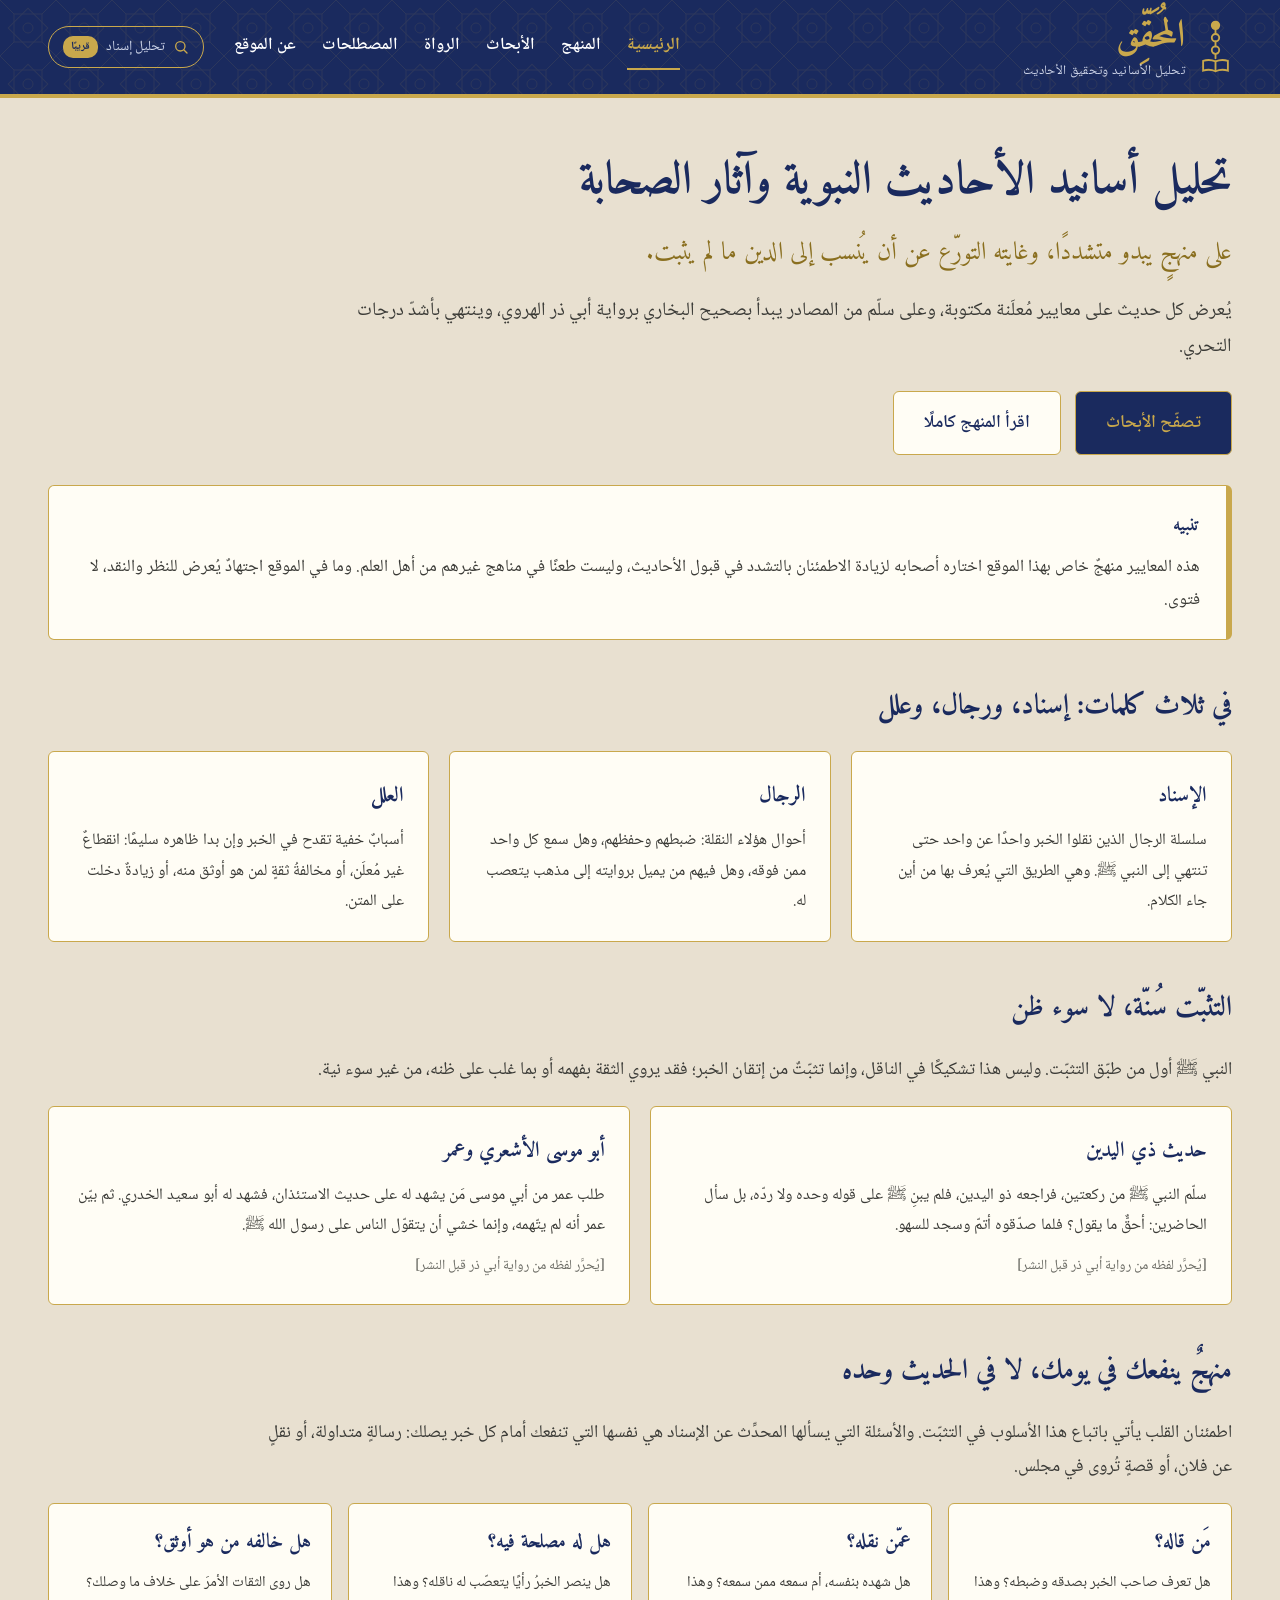
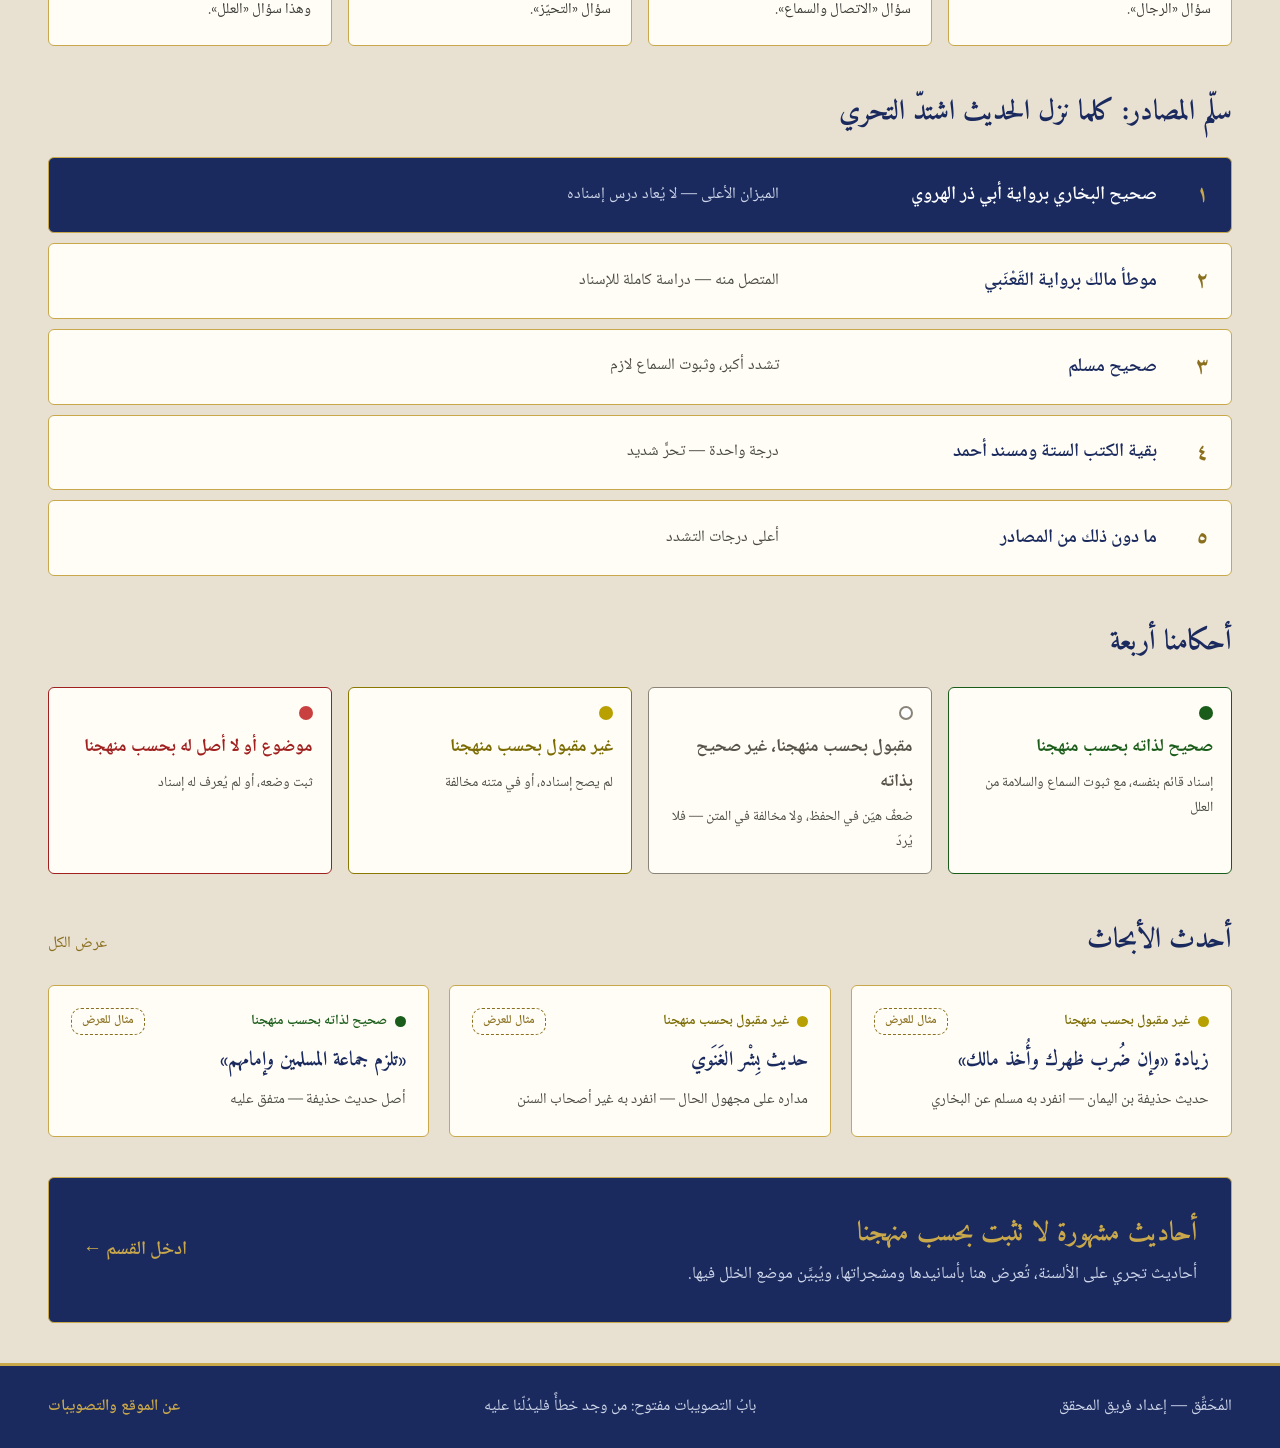
==== index.html @ 420b685d "Initial site: home, manhaj, abhath, ruwat, mustalahat, about Co-Authored-By: Claude Sonnet 5.5 <nore" ====
<!doctype html>
<html lang="ar" dir="rtl">
<head>
<meta charset="utf-8">
<meta name="viewport" content="width=device-width, initial-scale=1">
<title>المُحَقِّق — الرئيسية</title>
<meta name="description" content="تحليل أسانيد الأحاديث النبوية وآثار الصحابة على معايير مُعلَنة مكتوبة.">
<link rel="preconnect" href="https://fonts.googleapis.com">
<link rel="preconnect" href="https://fonts.gstatic.com" crossorigin>
<link rel="stylesheet" href="https://fonts.googleapis.com/css2?family=Amiri:wght@400;700&family=Noto+Naskh+Arabic:wght@400;500;600;700&display=swap">
<link rel="stylesheet" href="assets/css/site.css">
<link rel="stylesheet" href="assets/css/pages.css">
</head>
<body data-base="" data-active="home">

<main>
  <div class="container">

    <section class="hero">
      <h1>تحليل أسانيد الأحاديث النبوية وآثار الصحابة</h1>
      <p class="lead">على منهجٍ يبدو متشددًا، وغايته التورّع عن أن يُنسب إلى الدين ما لم يثبت.</p>
      <p>يُعرض كل حديث على معايير مُعلَنة مكتوبة، وعلى سلّم من المصادر يبدأ بصحيح البخاري برواية أبي ذر الهروي، وينتهي بأشدّ درجات التحري.</p>
      <div class="hero-actions">
        <a class="btn btn-primary" href="abhath/">تصفّح الأبحاث</a>
        <a class="btn btn-light" href="manhaj/">اقرأ المنهج كاملًا</a>
      </div>
    </section>

    <section class="section" style="padding-top:0">
      <div class="notice">
        <div class="notice-title">تنبيه</div>
        <p>هذه المعايير منهجٌ خاص بهذا الموقع اختاره أصحابه لزيادة الاطمئنان بالتشدد في قبول الأحاديث، وليست طعنًا في مناهج غيرهم من أهل العلم. وما في الموقع اجتهادٌ يُعرض للنظر والنقد، لا فتوى.</p>
      </div>
    </section>

    <section class="section">
      <h2>في ثلاث كلمات: إسناد، ورجال، وعلل</h2>
      <div class="grid grid-3">
        <div class="card">
          <div class="card-title">الإسناد</div>
          <p>سلسلة الرجال الذين نقلوا الخبر واحدًا عن واحد حتى تنتهي إلى النبي ﷺ. وهي الطريق التي يُعرف بها من أين جاء الكلام.</p>
        </div>
        <div class="card">
          <div class="card-title">الرجال</div>
          <p>أحوال هؤلاء النقلة: ضبطهم وحفظهم، وهل سمع كل واحد ممن فوقه، وهل فيهم من يميل بروايته إلى مذهب يتعصب له.</p>
        </div>
        <div class="card">
          <div class="card-title">العلل</div>
          <p>أسبابٌ خفية تقدح في الخبر وإن بدا ظاهره سليمًا: انقطاعٌ غير مُعلَن، أو مخالفةُ ثقةٍ لمن هو أوثق منه، أو زيادةٌ دخلت على المتن.</p>
        </div>
      </div>
    </section>

    <section class="section">
      <h2>التثبّت سُنّة، لا سوء ظن</h2>
      <p>النبي ﷺ أول من طبّق التثبّت. وليس هذا تشكيكًا في الناقل، وإنما تثبّتٌ من إتقان الخبر؛ فقد يروي الثقة بفهمه أو بما غلب على ظنه، من غير سوء نية.</p>
      <div class="grid grid-2">
        <div class="card">
          <div class="card-title">حديث ذي اليدين</div>
          <p>سلّم النبي ﷺ من ركعتين، فراجعه ذو اليدين، فلم يبنِ ﷺ على قوله وحده ولا ردّه، بل سأل الحاضرين: أحقٌّ ما يقول؟ فلما صدّقوه أتمّ وسجد للسهو.</p>
          <div class="internal-note">[يُحرَّر لفظه من رواية أبي ذر قبل النشر]</div>
        </div>
        <div class="card">
          <div class="card-title">أبو موسى الأشعري وعمر</div>
          <p>طلب عمر من أبي موسى مَن يشهد له على حديث الاستئذان، فشهد له أبو سعيد الخدري. ثم بيّن عمر أنه لم يتّهمه، وإنما خشي أن يتقوّل الناس على رسول الله ﷺ.</p>
          <div class="internal-note">[يُحرَّر لفظه من رواية أبي ذر قبل النشر]</div>
        </div>
      </div>
    </section>

    <section class="section">
      <h2>منهجٌ ينفعك في يومك، لا في الحديث وحده</h2>
      <p>اطمئنان القلب يأتي باتباع هذا الأسلوب في التثبّت. والأسئلة التي يسألها المحدِّث عن الإسناد هي نفسها التي تنفعك أمام كل خبر يصلك: رسالةٍ متداولة، أو نقلٍ عن فلان، أو قصةٍ تُروى في مجلس.</p>
      <div class="grid grid-4">
        <div class="card small">
          <div class="card-title">مَن قاله؟</div>
          <p>هل تعرف صاحب الخبر بصدقه وضبطه؟ وهذا سؤال «الرجال».</p>
        </div>
        <div class="card small">
          <div class="card-title">عمّن نقله؟</div>
          <p>هل شهده بنفسه، أم سمعه ممن سمعه؟ وهذا سؤال «الاتصال والسماع».</p>
        </div>
        <div class="card small">
          <div class="card-title">هل له مصلحة فيه؟</div>
          <p>هل ينصر الخبرُ رأيًا يتعصّب له ناقله؟ وهذا سؤال «التحيّز».</p>
        </div>
        <div class="card small">
          <div class="card-title">هل خالفه من هو أوثق؟</div>
          <p>هل روى الثقات الأمرَ على خلاف ما وصلك؟ وهذا سؤال «العلل».</p>
        </div>
      </div>
    </section>

    <section class="section">
      <h2>سلّم المصادر: كلما نزل الحديث اشتدّ التحري</h2>
      <div class="ladder">
        <div class="rung top"><span class="num">١</span><span class="name">صحيح البخاري برواية أبي ذر الهروي</span><span class="desc">الميزان الأعلى — لا يُعاد درس إسناده</span></div>
        <div class="rung"><span class="num">٢</span><span class="name">موطأ مالك برواية القَعْنَبي</span><span class="desc">المتصل منه — دراسة كاملة للإسناد</span></div>
        <div class="rung"><span class="num">٣</span><span class="name">صحيح مسلم</span><span class="desc">تشدد أكبر، وثبوت السماع لازم</span></div>
        <div class="rung"><span class="num">٤</span><span class="name">بقية الكتب الستة ومسند أحمد</span><span class="desc">درجة واحدة — تحرٍّ شديد</span></div>
        <div class="rung"><span class="num">٥</span><span class="name">ما دون ذلك من المصادر</span><span class="desc">أعلى درجات التشدد</span></div>
      </div>
    </section>

    <section class="section">
      <h2>أحكامنا أربعة</h2>
      <div class="grid grid-4">
        <div class="verdict green"><div class="dot"></div><div class="v-title">صحيح لذاته بحسب منهجنا</div><div class="v-desc">إسناد قائم بنفسه، مع ثبوت السماع والسلامة من العلل</div></div>
        <div class="verdict white"><div class="dot"></div><div class="v-title">مقبول بحسب منهجنا، غير صحيح بذاته</div><div class="v-desc">ضعفٌ هيّن في الحفظ، ولا مخالفة في المتن — فلا يُردّ</div></div>
        <div class="verdict yellow"><div class="dot"></div><div class="v-title">غير مقبول بحسب منهجنا</div><div class="v-desc">لم يصح إسناده، أو في متنه مخالفة</div></div>
        <div class="verdict red"><div class="dot"></div><div class="v-title">موضوع أو لا أصل له بحسب منهجنا</div><div class="v-desc">ثبت وضعه، أو لم يُعرف له إسناد</div></div>
      </div>
    </section>

    <section class="section">
      <div class="section-head">
        <h2>أحدث الأبحاث</h2>
        <a href="abhath/">عرض الكل</a>
      </div>
      <div class="grid grid-3">
        <a class="research-card yellow" href="abhath/">
          <div class="status"><span class="dot"></span><span class="label">غير مقبول بحسب منهجنا</span><span class="demo-badge">مثال للعرض</span></div>
          <div class="r-title">زيادة «وإن ضُرب ظهرك وأُخذ مالك»</div>
          <div class="r-sub">حديث حذيفة بن اليمان — انفرد به مسلم عن البخاري</div>
        </a>
        <a class="research-card yellow" href="abhath/">
          <div class="status"><span class="dot"></span><span class="label">غير مقبول بحسب منهجنا</span><span class="demo-badge">مثال للعرض</span></div>
          <div class="r-title">حديث بِشْر الغَنَوي</div>
          <div class="r-sub">مداره على مجهول الحال — انفرد به غير أصحاب السنن</div>
        </a>
        <a class="research-card green" href="abhath/">
          <div class="status"><span class="dot"></span><span class="label">صحيح لذاته بحسب منهجنا</span><span class="demo-badge">مثال للعرض</span></div>
          <div class="r-title">«تلزم جماعة المسلمين وإمامهم»</div>
          <div class="r-sub">أصل حديث حذيفة — متفق عليه</div>
        </a>
      </div>
    </section>

    <section class="section" style="padding-bottom:40px">
      <a class="banner" href="abhath/mashhura/">
        <div>
          <div class="b-title">أحاديث مشهورة لا تثبت بحسب منهجنا</div>
          <div class="b-desc">أحاديث تجري على الألسنة، تُعرض هنا بأسانيدها ومشجراتها، ويُبيَّن موضع الخلل فيها.</div>
        </div>
        <span class="b-go">ادخل القسم ←</span>
      </a>
    </section>

  </div>
</main>

<script src="assets/js/site.js"></script>
</body>
</html>
---- assets/css/site.css ----
/* المُحَقِّق — التصميم المشترك لكل الصفحات
   الألوان مأخوذة من CLAUDE.md (القسم: الهوية البصرية) */

:root {
  --bg: #e8e0d0;
  --panel: #fffdf5;
  --navy: #1a2a5e;
  --gold: #c9a84c;
  --gold-dark: #8a6f1f;
  --text: #2a2a28;
  --text-soft: #3a3a36;
  --text-muted: #4a4a44;
  --note: #6b6b64;
  --pale: #cfd6ea;

  --green: #1a5c1a;
  --yellow: #b8a000;
  --yellow-dark: #7a6a00;
  --red: #c94040;
  --red-dark: #a02020;
  --grey-dark: #57534a;
  --grey-line: #8a8378;

  --font-body: 'Noto Naskh Arabic', serif;
  --font-head: 'Amiri', serif;
}

* { box-sizing: border-box; }

body {
  margin: 0;
  background: var(--bg);
  color: var(--text);
  font-family: var(--font-body);
  line-height: 1.9;
  display: flex;
  flex-direction: column;
  min-height: 100vh;
}

a { color: var(--navy); text-decoration: none; }
a:hover { color: var(--gold-dark); }

main { flex: 1; }

.container { max-width: 1280px; margin: 0 auto; padding-inline: 48px; }

/* ---------- الشريط العلوي ---------- */
.site-header { position: relative; background: var(--navy); overflow: hidden; }
.site-header .pattern { position: absolute; inset: 0; width: 100%; height: 100%; opacity: .10; pointer-events: none; }
.header-inner {
  position: relative; display: flex; align-items: center; justify-content: space-between;
  gap: 20px; padding-block: 16px; flex-wrap: wrap;
}
.brand { display: flex; align-items: center; gap: 14px; }
.brand-text { display: flex; flex-direction: column; gap: 6px; line-height: 1.1; }
.brand-name { font-family: var(--font-head); font-weight: 700; font-size: 38px; color: var(--gold); }
.brand-sub { font-size: 13px; color: var(--pale); letter-spacing: .3px; }

.header-tools { display: flex; align-items: center; gap: 30px; flex-wrap: wrap; }
.main-nav { display: flex; gap: 26px; font-size: 17px; flex-wrap: wrap; }
.main-nav a {
  color: #fff; font-weight: 600; padding: 6px 0; border-bottom: 2px solid transparent;
}
.main-nav a:hover { color: var(--gold); }
.main-nav a.active { color: var(--gold); font-weight: 700; border-bottom-color: var(--gold); }

.tool-soon {
  display: flex; align-items: center; gap: 8px; border: 1px solid var(--gold);
  border-radius: 22px; padding: 7px 14px; color: var(--pale); font-size: 14px;
}
.tool-soon .tag { background: var(--gold); color: var(--navy); font-size: 11px; font-weight: 700; border-radius: 10px; padding: 1px 8px; }

.header-rule { position: relative; height: 3px; background: var(--navy); border-top: 1px solid var(--gold); border-bottom: 3px solid var(--gold); }

/* ---------- التذييل ---------- */
.site-footer { background: var(--navy); border-top: 3px solid var(--gold); color: var(--pale); font-size: 16px; }
.footer-inner { display: flex; align-items: center; justify-content: space-between; gap: 16px; padding-block: 26px; flex-wrap: wrap; }
.site-footer a { color: var(--gold); font-weight: 600; }

/* ---------- المحتوى ---------- */
.hero { padding-block: 52px 30px; display: flex; flex-direction: column; gap: 18px; }
.hero h1 { margin: 0; font-family: var(--font-head); font-size: 46px; font-weight: 700; color: var(--navy); line-height: 1.4; }
.hero .lead { margin: 0; font-family: var(--font-head); font-size: 25px; line-height: 1.7; max-width: 980px; color: var(--gold-dark); }
.hero p { margin: 0; font-size: 19px; max-width: 900px; color: var(--text-soft); }
.hero-actions { display: flex; gap: 14px; margin-top: 8px; flex-wrap: wrap; }

.btn { padding: 14px 30px; border-radius: 6px; font-size: 18px; font-weight: 600; border: 1px solid var(--gold); display: inline-block; }
.btn-primary { background: var(--navy); color: var(--gold); }
.btn-primary:hover { color: #fff; }
.btn-light { background: var(--panel); color: var(--navy); }

.section { padding-block: 6px 34px; display: flex; flex-direction: column; gap: 18px; }
.section h2 { margin: 0; font-family: var(--font-head); font-weight: 700; font-size: 28px; color: var(--navy); }
.section > p { margin: 0; font-size: 18px; max-width: 980px; color: var(--text-soft); }
.section-head { display: flex; align-items: baseline; justify-content: space-between; gap: 12px; }
.section-head a { font-size: 16px; color: var(--gold-dark); }

.notice {
  background: var(--panel); border: 1px solid var(--gold); border-right: 6px solid var(--gold);
  border-radius: 6px; padding: 22px 26px;
}
.notice-title { font-family: var(--font-head); font-size: 19px; font-weight: 700; color: var(--navy); margin-bottom: 8px; }
.notice p { margin: 0; font-size: 17px; color: var(--text-soft); }

.grid { display: grid; gap: 20px; }
.grid-2 { grid-template-columns: repeat(2, minmax(0, 1fr)); }
.grid-3 { grid-template-columns: repeat(3, minmax(0, 1fr)); }
.grid-4 { grid-template-columns: repeat(4, minmax(0, 1fr)); gap: 16px; }

.card { background: var(--panel); border: 1px solid var(--gold); border-radius: 6px; padding: 24px; }
.card-title { font-family: var(--font-head); font-weight: 700; font-size: 21px; color: var(--navy); margin-bottom: 10px; }
.card p { margin: 0; font-size: 16px; color: var(--text-soft); }
.card.small { padding: 20px; }
.card.small .card-title { font-size: 20px; margin-bottom: 8px; }
.card.small p { font-size: 15px; line-height: 1.85; }

/* ملاحظة داخلية للمحرر — تُحذف قبل النشر */
.internal-note { margin-top: 12px; font-size: 14px; color: var(--note); }
.demo-badge {
  border: 1px dashed var(--gold-dark); color: var(--gold-dark); background: var(--panel);
  border-radius: 10px; padding: 1px 10px; font-size: 12px; font-weight: 600; white-space: nowrap;
}

/* سلّم المصادر */
.ladder { display: flex; flex-direction: column; gap: 10px; }
.rung {
  background: var(--panel); border: 1px solid var(--gold); border-radius: 6px;
  padding: 16px 22px; display: flex; align-items: center; gap: 18px; flex-wrap: wrap;
}
.rung .num { font-family: var(--font-head); font-weight: 700; font-size: 22px; color: var(--gold-dark); width: 34px; }
.rung .name { font-size: 19px; color: var(--navy); font-weight: 600; width: 360px; max-width: 100%; }
.rung .desc { font-size: 16px; color: var(--text-muted); }
.rung.top { background: var(--navy); }
.rung.top .num { color: var(--gold); }
.rung.top .name { color: #fff; }
.rung.top .desc { color: var(--pale); }

/* الأحكام الأربعة */
.verdict { background: var(--panel); border: 1px solid; border-radius: 6px; padding: 18px; }
.verdict .dot { width: 14px; height: 14px; border-radius: 50%; margin-bottom: 10px; }
.verdict .v-title { font-size: 18px; font-weight: 700; margin-bottom: 6px; }
.verdict .v-desc { font-size: 14px; line-height: 1.8; color: var(--text-muted); }
.verdict.green { border-color: var(--green); }
.verdict.green .dot { background: var(--green); }
.verdict.green .v-title { color: var(--green); }
.verdict.white { border-color: var(--grey-line); }
.verdict.white .dot { background: #fff; border: 2px solid var(--grey-line); }
.verdict.white .v-title { color: var(--grey-dark); }
.verdict.yellow { border-color: #8a7800; }
.verdict.yellow .dot { background: var(--yellow); }
.verdict.yellow .v-title { color: var(--yellow-dark); }
.verdict.red { border-color: var(--red-dark); }
.verdict.red .dot { background: var(--red); }
.verdict.red .v-title { color: var(--red-dark); }

/* بطاقة بحث */
.research-card { background: var(--panel); border: 1px solid var(--gold); border-radius: 6px; padding: 22px; display: flex; flex-direction: column; gap: 10px; }
.research-card .status { display: flex; align-items: center; gap: 8px; }
.research-card .status .dot { width: 11px; height: 11px; border-radius: 50%; }
.research-card .status .label { font-size: 14px; font-weight: 600; }
.research-card .status .demo-badge { margin-right: auto; }
.research-card .r-title { font-family: var(--font-head); font-weight: 700; font-size: 20px; color: var(--navy); line-height: 1.6; }
.research-card .r-sub { font-size: 15px; color: var(--text-muted); line-height: 1.8; }
.research-card.green .dot { background: var(--green); }
.research-card.green .label { color: var(--green); }
.research-card.yellow .dot { background: var(--yellow); }
.research-card.yellow .label { color: var(--yellow-dark); }

.banner {
  background: var(--navy); border: 1px solid var(--gold); border-radius: 6px; padding: 30px 34px;
  display: flex; align-items: center; justify-content: space-between; gap: 20px; flex-wrap: wrap;
}
.banner .b-title { font-family: var(--font-head); font-weight: 700; font-size: 27px; color: var(--gold); }
.banner .b-desc { font-size: 17px; color: var(--pale); }
.banner .b-go { font-size: 19px; color: var(--gold); font-weight: 600; }
.banner:hover .b-go { color: #fff; }

/* ---------- الهاتف ---------- */
@media (max-width: 900px) {
  .container { padding-inline: 20px; }
  .hero h1 { font-size: 32px; }
  .hero .lead { font-size: 21px; }
  .grid-2, .grid-3, .grid-4 { grid-template-columns: 1fr; }
  .header-tools { gap: 14px; width: 100%; }
  .main-nav { gap: 16px; font-size: 16px; }
  .brand-name { font-size: 32px; }
  .footer-inner { flex-direction: column; align-items: flex-start; }
  .rung .name { width: auto; flex: 1 1 200px; }
}

/* ---------- الطباعة / حفظ PDF ---------- */
@media print {
  body { background: #fff; }
  .site-header, .site-footer, .hero-actions, .tool-soon { display: none; }
  .card, .notice, .research-card, .verdict, .rung { break-inside: avoid; }
}
---- assets/css/pages.css ----
/* المُحَقِّق — مكوّنات الصفحات الداخلية (تُضاف إلى site.css) */

[hidden] { display: none !important; }

/* منع تجاوز حقول الإدخال لعرض الهاتف */
input, select, textarea { max-width: 100%; min-width: 0; }
.searchbar input[type=search], .searchbar input[type=text] { min-width: 0; width: 100%; }
.form .f-field { min-width: 0; }
.form input, .form select, .form textarea { width: 100%; }

/* ---------- الشريط الفرعي (أزرار الأقسام داخل الصفحة) ---------- */
.subnav {
  position: sticky; top: 0; z-index: 5;
  background: var(--panel); border-bottom: 1px solid var(--gold);
}
.subnav .container { display: flex; gap: 10px; flex-wrap: wrap; align-items: center; padding-block: 12px; }
.pill {
  background: var(--bg); color: var(--navy); border: 1px solid var(--gold);
  border-radius: 22px; padding: 8px 18px; font-size: 15px; display: inline-block; line-height: 1.7;
}
.pill:hover { color: var(--navy); background: #f1ead9; }
.pill.on { background: var(--navy); color: var(--gold); font-weight: 600; }
.subnav .to-top { margin-inline-start: auto; font-size: 14px; color: var(--gold-dark); }

.subnav.dark { background: var(--navy); border-bottom: 1px solid var(--gold); border-top: 1px solid var(--gold); }
.subnav.dark .pill { background: #2b3c76; color: #fff; border-color: #2b3c76; font-size: 14px; padding: 6px 15px; }
.subnav.dark .pill:hover { background: #3a4d8e; color: #fff; }
.subnav.dark .pill.on { background: var(--gold); color: var(--navy); font-weight: 600; }
.subnav.dark .to-top { color: var(--gold); }

/* ---------- هيكل الصفحة ---------- */
.page { padding-block: 34px 44px; display: flex; flex-direction: column; gap: 26px; }
.page h1 { margin: 0; font-family: var(--font-head); font-weight: 700; font-size: 40px; color: var(--navy); line-height: 1.5; }
.page .intro { margin: 0; font-size: 18px; color: var(--text-soft); max-width: 980px; }
.crumbs { display: flex; align-items: center; gap: 10px; font-size: 15px; }
.crumbs a { color: var(--gold-dark); }
.crumbs .sep { color: var(--grey-line); }

.sec { display: flex; flex-direction: column; gap: 16px; scroll-margin-top: 70px; }
.sec > h2 {
  margin: 0; font-family: var(--font-head); font-weight: 700; font-size: 27px; color: var(--navy);
  border-bottom: 2px solid var(--gold); padding-bottom: 8px;
}
.sec > h3, .sub-h { margin: 6px 0 0; font-family: var(--font-head); font-weight: 700; font-size: 21px; color: var(--navy); }
.sec > p { margin: 0; font-size: 17px; line-height: 1.95; color: var(--text-soft); }

.box { background: var(--panel); border: 1px solid var(--gold); border-radius: 6px; padding: 24px; display: flex; flex-direction: column; gap: 10px; }
.box p { margin: 0; font-size: 16px; line-height: 1.95; color: var(--text-soft); }
.box .b-title { font-family: var(--font-head); font-weight: 700; font-size: 22px; color: var(--navy); }
.box.small { padding: 20px; }
.box.small .b-title { font-size: 19px; }
.box.small p { font-size: 15px; line-height: 1.9; }
.box.dashed { border-style: dashed; }
.box.thick { border-width: 2px; }
.box.gold-border { border: 2px solid var(--gold-dark); }
.box.kufi { border-color: #6a3aaa; }
.box.grey { border: 2px solid var(--grey-line); }
.box.grey .b-title { color: var(--grey-dark); }
.box.grey.dashed { border-style: dashed; }
.hl { background: var(--bg); border-radius: 4px; padding: 14px 18px; font-size: 16px; line-height: 1.95; color: var(--text-soft); }
.hl.dashed { border: 1px dashed var(--gold-dark); border-radius: 6px; }
.rule-text { font-size: 16px; line-height: 2; color: var(--text-soft); }
.rule-text strong, .box p strong, .hl strong { color: var(--navy); }
.good { color: var(--green); font-weight: 600; }
.muted { color: var(--note); }
.small-note { font-size: 15px; line-height: 1.9; color: var(--note); }

.banner-navy {
  background: var(--navy); border: 1px solid var(--gold); border-radius: 6px; padding: 18px 24px;
  font-family: var(--font-head); font-weight: 700; font-size: 26px; color: var(--gold); text-align: center;
}
.statement { background: var(--navy); border: 1px solid var(--gold); border-radius: 6px; padding: 20px 26px; }
.statement p { margin: 0; font-size: 17px; line-height: 1.9; color: #fff; text-align: center; }

.mandatory { font-weight: 600; color: var(--navy); }

.info-box { background: var(--panel); border: 1px solid var(--gold); border-radius: 6px; padding: 16px 22px; display: flex; gap: 14px; align-items: flex-start; }
.info-box svg { flex-shrink: 0; margin-top: 6px; }
.info-box p { margin: 0 0 6px; font-size: 16px; line-height: 1.9; color: var(--text-soft); }
.info-box p:last-child { margin: 0; }

/* ---------- الجداول ---------- */
.table-wrap { overflow-x: auto; border: 1px solid var(--gold); border-radius: 6px; background: var(--panel); }
table.tbl { width: 100%; border-collapse: collapse; }
.tbl th { background: var(--navy); color: var(--gold); font-size: 15px; text-align: right; padding: 12px 14px; white-space: nowrap; }
.tbl td { padding: 12px 14px; border-bottom: 1px solid #e0d4b0; font-size: 15px; line-height: 1.8; color: var(--text-soft); vertical-align: top; }
.tbl tr:last-child td { border-bottom: 0; }
.tbl .c { text-align: center; }
.tbl .idx { font-family: var(--font-head); font-weight: 700; font-size: 20px; color: var(--gold-dark); text-align: center; }
.tbl .sym { font-family: var(--font-head); font-weight: 700; font-size: 22px; color: var(--navy); text-align: center; }
.tbl .strong { font-weight: 600; color: var(--navy); }
.tbl .ex { color: var(--grey-dark); }

.badge { border-radius: 12px; padding: 2px 10px; font-size: 13px; font-weight: 600; white-space: nowrap; border: 1px solid; display: inline-block; }
.badge.yes { background: #e6f2e6; color: var(--green); border-color: #4a9e4a; }
.badge.check { background: #fbf6dc; color: var(--yellow-dark); border-color: var(--yellow); }
.badge.no { background: #fbe9e9; color: var(--red-dark); border-color: var(--red); }

/* ---------- المنهج: الأحكام والدرجات ---------- */
.verdict-row { background: var(--panel); border: 1px solid; border-radius: 6px; padding: 18px 22px; display: flex; align-items: center; gap: 18px; flex-wrap: wrap; }
.verdict-row .dot { width: 18px; height: 18px; border-radius: 50%; flex-shrink: 0; }
.verdict-row .v-name { font-size: 18px; font-weight: 700; width: 360px; max-width: 100%; }
.verdict-row .v-desc { font-size: 15px; line-height: 1.8; color: var(--text-soft); flex: 1 1 260px; }
.verdict-row.green { border-color: var(--green); } .verdict-row.green .dot { background: var(--green); } .verdict-row.green .v-name { color: var(--green); }
.verdict-row.white { border-color: var(--grey-line); } .verdict-row.white .dot { background: #fff; border: 2px solid var(--grey-line); } .verdict-row.white .v-name { color: var(--grey-dark); }
.verdict-row.yellow { border-color: #8a7800; } .verdict-row.yellow .dot { background: var(--yellow); } .verdict-row.yellow .v-name { color: var(--yellow-dark); }
.verdict-row.red { border-color: var(--red-dark); } .verdict-row.red .dot { background: var(--red); } .verdict-row.red .v-name { color: var(--red-dark); }

.numbered { display: flex; flex-direction: column; gap: 0; }

/* ---------- المصطلحات ---------- */
.term { background: var(--panel); border: 1px solid var(--gold); border-radius: 6px; padding: 18px 20px; display: flex; flex-direction: column; gap: 8px; }
.term .t-name { font-family: var(--font-head); font-weight: 700; font-size: 21px; color: var(--navy); }
.term .t-def { font-size: 15px; line-height: 1.85; color: var(--text-soft); }
.term .t-ex { background: var(--bg); border-radius: 4px; padding: 8px 12px; font-size: 14px; line-height: 1.8; color: var(--grey-dark); }
.term .t-ex strong { color: var(--gold-dark); }
.term .t-rule { font-size: 14px; line-height: 1.8; color: var(--navy); border-right: 3px solid var(--gold); padding-right: 10px; }

.legend { background: var(--panel); border: 1px solid var(--gold); border-radius: 6px; padding: 8px 22px; }
.legend-title { font-family: var(--font-head); font-weight: 700; font-size: 20px; color: var(--navy); padding: 10px 4px 4px; }
.legend-row { display: flex; align-items: flex-start; gap: 14px; padding: 12px 4px; border-bottom: 1px solid #e0d4b0; flex-wrap: wrap; }
.legend-row:last-child { border-bottom: 0; }
.swatch { width: 26px; height: 26px; border-radius: 4px; border: 2px solid; flex-shrink: 0; margin-top: 2px; display: inline-block; }
.legend-row .l-name { width: 260px; max-width: 100%; font-size: 16px; font-weight: 600; color: var(--navy); }
.legend-row .l-desc { font-size: 15px; line-height: 1.8; color: var(--text-soft); flex: 1 1 240px; }
.dot-lg { display: inline-block; width: 18px; height: 18px; border-radius: 50%; flex-shrink: 0; }
.chip-badge { border-radius: 12px; padding: 3px 12px; font-size: 14px; font-weight: 600; white-space: nowrap; display: inline-block; border: 1px solid; }

/* ---------- البحث والتصفية ---------- */
.searchbar { display: flex; gap: 12px; align-items: center; flex-wrap: wrap; }
.searchbar label { font-size: 16px; color: var(--text-soft); }
.searchbar input[type=search], .searchbar input[type=text] {
  flex: 1 1 260px; height: 48px; background: var(--panel); border: 1px solid var(--gold); border-radius: 6px;
  padding: 0 16px; font-family: var(--font-body); font-size: 17px; color: var(--text);
}
.searchbar input:focus, .form input:focus, .form select:focus, .form textarea:focus { outline: 2px solid var(--gold-dark); outline-offset: 1px; }
.btn-solid {
  height: 48px; background: var(--navy); color: var(--gold); border: 1px solid var(--gold); border-radius: 6px;
  padding: 0 26px; font-family: var(--font-head); font-weight: 700; font-size: 17px; cursor: pointer;
}
.btn-solid:hover { color: #fff; }
.btn-plain {
  background: var(--panel); color: var(--navy); border: 1px solid var(--gold); border-radius: 6px;
  padding: 10px 20px; font-family: var(--font-body); font-size: 15px; cursor: pointer;
}
.btn-plain:hover { background: #f1ead9; }

.filterbox { background: var(--panel); border: 1px solid var(--gold); border-radius: 6px; padding: 18px 22px; display: flex; flex-direction: column; gap: 14px; }
.filter-row { display: flex; align-items: center; gap: 10px; flex-wrap: wrap; }
.filter-label { font-size: 15px; font-weight: 600; color: var(--navy); width: 150px; }
.chip {
  background: var(--bg); color: var(--navy); border: 1px solid var(--gold); border-radius: 20px;
  padding: 7px 16px; font-family: var(--font-body); font-size: 14px; cursor: pointer;
}
.chip:hover { background: #f1ead9; }
.chip.on { background: var(--navy); color: var(--gold); }
.chip.c-green { color: var(--green); border-color: var(--green); }
.chip.c-grey { color: var(--grey-dark); border-color: var(--grey-line); }
.chip.c-yellow { color: var(--yellow-dark); border-color: #8a7800; }
.chip.c-red { color: var(--red-dark); border-color: var(--red-dark); }
.chip.on.c-green, .chip.on.c-grey, .chip.on.c-yellow, .chip.on.c-red { background: var(--navy); color: var(--gold); }
.filter-note { font-size: 14px; color: var(--grey-dark); border-top: 1px dashed var(--gold); padding-top: 12px; }
.result-bar { display: flex; align-items: baseline; justify-content: space-between; gap: 12px; flex-wrap: wrap; font-size: 16px; color: var(--text-muted); }
.result-bar a { color: var(--gold-dark); font-weight: 600; }
.empty-msg { background: var(--panel); border: 1px dashed var(--gold); border-radius: 6px; padding: 22px; text-align: center; color: var(--note); }

.letters { display: flex; gap: 6px; flex-wrap: wrap; align-items: center; }
.letters .label { font-size: 15px; font-weight: 600; color: var(--navy); margin-inline-end: 8px; }
.letters .chip { width: 34px; height: 34px; padding: 0; border-radius: 4px; background: var(--panel); }
.letters .chip.on { background: var(--navy); }

/* ---------- بطاقات الأبحاث (القائمة) ---------- */
.list { display: flex; flex-direction: column; gap: 14px; }
.row-card {
  background: var(--panel); border: 1px solid var(--gold); border-radius: 6px; padding: 22px 26px;
  display: flex; align-items: center; gap: 22px; flex-wrap: wrap;
}
.row-card:hover { border-color: var(--gold-dark); }
.row-card .dot { width: 16px; height: 16px; border-radius: 50%; flex-shrink: 0; }
.row-card .r-main { flex: 1 1 300px; display: flex; flex-direction: column; gap: 6px; }
.row-card .r-title { font-family: var(--font-head); font-weight: 700; font-size: 21px; color: var(--navy); display: flex; align-items: center; gap: 12px; flex-wrap: wrap; }
.row-card .r-sub { font-size: 16px; color: var(--text-muted); }
.row-card .r-flaw { font-size: 15px; color: var(--text-soft); }
.row-card .r-flaw strong { color: var(--gold-dark); }
.row-card .r-side { display: flex; flex-direction: column; gap: 6px; align-items: flex-end; width: 260px; max-width: 100%; }
.row-card .r-verdict { font-size: 14px; font-weight: 600; }
.tier { background: var(--bg); border: 1px solid var(--gold); border-radius: 14px; padding: 4px 12px; font-size: 13px; color: var(--text-soft); }
.v-green .dot { background: var(--green); } .v-green .r-verdict { color: var(--green); }
.v-white .dot { background: #fff; border: 3px solid var(--grey-line); } .v-white .r-verdict { color: var(--grey-dark); }
.v-yellow .dot { background: var(--yellow); } .v-yellow .r-verdict { color: var(--yellow-dark); }
.v-red .dot { background: var(--red); } .v-red .r-verdict { color: var(--red-dark); }

.hero-panel { background: var(--navy); border: 1px solid var(--gold); border-radius: 6px; padding: 30px 34px; display: flex; flex-direction: column; gap: 12px; }
.hero-panel h1 { color: var(--gold); font-size: 36px; }
.hero-panel p { margin: 0; font-size: 17px; line-height: 2; color: #e6eaf5; }

/* ---------- فهرس الرواة ---------- */
.rawi-head, .rawi-row {
  display: grid; grid-template-columns: 56px minmax(0, 1fr) 170px 200px 250px 90px; column-gap: 16px; align-items: center;
}
.rawi-head { background: var(--navy); border-radius: 6px; padding: 12px 22px; color: var(--gold); font-size: 14px; font-weight: 600; }
.rawi-row { background: var(--panel); border: 1px solid var(--gold); border-radius: 6px; padding: 16px 22px; }
.rawi-row:hover { border-color: var(--gold-dark); }
.rawi-row .r-name { font-family: var(--font-head); font-weight: 700; font-size: 20px; color: var(--navy); display: flex; align-items: center; gap: 10px; flex-wrap: wrap; }
.rawi-row .r-kunya { font-size: 14px; color: var(--text-muted); }
.rawi-row .r-tab { font-size: 14px; color: var(--text-soft); line-height: 1.7; }
.rawi-row .r-judg { font-size: 14px; font-weight: 600; line-height: 1.6; }
.rawi-row .r-judg small { display: block; font-weight: 400; color: #6a6a62; font-size: 13px; }
.rawi-row .r-cnt { font-size: 14px; color: var(--text-soft); text-align: center; }
.rawi-row .alerts { display: flex; gap: 6px; flex-wrap: wrap; font-size: 14px; color: #6a6a62; }
.mark { width: 40px; height: 26px; border-radius: 5px; border: 2px solid; display: block; overflow: hidden; }
.mark.split { display: flex; border: 0; border-radius: 0; }
.mark.split span { width: 20px; height: 26px; display: block; border: 2px solid; }
.mark.split span:first-child { border-left-width: 1px; border-radius: 0 5px 5px 0; background: #6a3aaa; border-color: #9b59b6; }
.mark.split span:last-child { border-right-width: 1px; border-radius: 5px 0 0 5px; background: #e07a20; border-color: #b05a10; }
.alert-tag { background: var(--panel); border: 1px solid; border-radius: 12px; padding: 2px 10px; font-size: 13px; font-weight: 600; }
.alert-kufi { color: #6a3aaa; border-color: #9b59b6; }
.alert-mudalis { color: #9a4f0a; border-color: #b05a10; }
.alert-mukhtalit { color: var(--grey-dark); border-color: var(--grey-line); }
.alert-weak { color: var(--red-dark); border-color: var(--red-dark); }
.j-thiqa { color: #2d7d2d; } .j-up { color: var(--yellow-dark); } .j-down { color: #9a4f0a; } .j-bad { color: var(--red-dark); } .j-unknown { color: var(--grey-dark); }

@media (max-width: 900px) {
  .rawi-head { display: none; }
  .rawi-row { grid-template-columns: 44px minmax(0, 1fr); row-gap: 8px; }
  .rawi-row > *:nth-child(n+3) { grid-column: 2; }
  .filter-label { width: 100%; }
}

/* ---------- بطاقة الراوي ---------- */
.tags { display: flex; gap: 10px; flex-wrap: wrap; }
.tag-pill { border-radius: 14px; padding: 5px 14px; font-size: 14px; border: 1px solid var(--gold); background: var(--panel); color: var(--text-soft); }
.tag-pill.solid-yellow { background: #8a7800; color: #fff; border-color: #8a7800; font-weight: 600; }
.tag-pill.solid-purple { background: #6a3aaa; color: #fff; border-color: #6a3aaa; }
.tag-pill.solid-navy { background: var(--navy); color: var(--gold); }
.identity { display: grid; grid-template-columns: repeat(2, minmax(0, 1fr)); gap: 14px; }
.identity div { font-size: 16px; line-height: 1.9; color: var(--text-soft); }
.identity strong { color: var(--navy); }
.sec.jarh > h2 { color: var(--red-dark); border-color: var(--red-dark); }
.sec.tadil > h2 { color: var(--green); border-color: var(--green); }
.critic-head { display: flex; align-items: center; gap: 12px; flex-wrap: wrap; }
.critic-name { font-size: 17px; font-weight: 700; color: var(--navy); }
.critic-tag { border-radius: 12px; padding: 3px 12px; font-size: 13px; border: 1px solid var(--gold-dark); background: var(--bg); color: var(--text-soft); }
.critic-tag.early { background: var(--navy); color: var(--gold); border-color: var(--navy); }
.critic-quote { font-size: 17px; line-height: 1.95; color: var(--text); }
.critic-src { font-size: 14px; color: #6b6b64; }
.unified { background: var(--bg); border: 1px solid var(--gold); border-radius: 6px; padding: 16px 20px; display: flex; flex-direction: column; gap: 10px; }
.unified .u-title { font-size: 15px; font-weight: 700; color: var(--navy); }
.u-list { display: flex; gap: 8px; flex-wrap: wrap; }
.u-list span { border-radius: 12px; padding: 3px 12px; font-size: 13px; border: 1px solid; }
.u1 { background: #4a9e4a; color: #fff; border-color: #4a9e4a; }
.u2 { background: #8a7800; color: #fff; border-color: #8a7800; }
.u3 { background: #c97020; color: #fff; border-color: #c97020; }
.u4 { background: #c94040; color: #fff; border-color: #c94040; }
.u5 { background: var(--panel); color: var(--grey-dark); border-color: var(--grey-line); }
.links-row { display: flex; gap: 12px; flex-wrap: wrap; }
.links-row a { background: var(--panel); border: 1px solid var(--gold); border-radius: 6px; padding: 16px 20px; flex: 1 1 260px; font-size: 16px; color: var(--navy); }
.links-row a:hover { border-color: var(--gold-dark); }

/* ---------- صفحة البحث ---------- */
.research-top { display: flex; align-items: flex-start; justify-content: space-between; gap: 24px; flex-wrap: wrap; }
.meta-pills { display: flex; gap: 10px; flex-wrap: wrap; margin-bottom: 10px; }
.meta-pills span { background: var(--panel); color: var(--text-soft); border: 1px solid var(--gold); border-radius: 14px; padding: 5px 14px; font-size: 13px; }
.meta-pills span.solid { background: var(--navy); color: var(--gold); }
.research-tools { display: flex; gap: 10px; }
.matn { font-size: 21px; line-height: 2.1; color: var(--text); }
.matn .focus { color: var(--red-dark); }
.takhrij-row { background: var(--panel); border: 1px solid var(--gold); border-radius: 6px; padding: 14px 20px; display: flex; gap: 18px; align-items: center; flex-wrap: wrap; }
.takhrij-row.hit { border-color: #8a7800; }
.takhrij-row .src { width: 200px; max-width: 100%; font-size: 16px; font-weight: 600; color: var(--navy); }
.takhrij-row .res { font-size: 16px; color: var(--text-soft); }
.takhrij-row .res.none { color: #6b6b64; }
.final-card { background: var(--panel); border: 2px solid; border-radius: 6px; padding: 26px 30px; display: flex; flex-direction: column; gap: 14px; }
.final-card.yellow { border-color: #8a7800; } .final-card.green { border-color: var(--green); } .final-card.red { border-color: var(--red-dark); } .final-card.white { border-color: var(--grey-line); }
.final-verdict { display: flex; align-items: center; gap: 14px; font-family: var(--font-head); font-weight: 700; font-size: 26px; }
.final-verdict .dot { width: 20px; height: 20px; border-radius: 50%; }
.final-card.yellow .dot { background: var(--yellow); } .final-card.yellow .final-verdict { color: var(--yellow-dark); }
.final-card.green .dot { background: var(--green); } .final-card.green .final-verdict { color: var(--green); }
.final-card.red .dot { background: var(--red); } .final-card.red .final-verdict { color: var(--red-dark); }
.final-card.white .dot { background: #fff; border: 3px solid var(--grey-line); } .final-card.white .final-verdict { color: var(--grey-dark); }
.dl { display: flex; flex-direction: column; }
.dl-row { display: grid; grid-template-columns: 260px minmax(0, 1fr); gap: 18px; padding: 12px 4px; border-bottom: 1px solid #e0d4b0; font-size: 16px; line-height: 1.9; color: var(--text-soft); }
.dl-row:last-child { border-bottom: 0; }
.dl-row strong { color: var(--navy); }
@media (max-width: 900px) { .dl-row { grid-template-columns: 1fr; gap: 2px; } }
.narrator-strip { display: flex; gap: 8px; flex-wrap: wrap; }
.narrator-strip a { background: var(--panel); border: 1px solid var(--gold); border-radius: 18px; padding: 7px 16px; font-size: 14px; }
.narrator-block { background: var(--panel); border: 1px solid var(--gold); border-radius: 6px; padding: 22px 26px; display: flex; flex-direction: column; gap: 10px; }
.narrator-block .nb-head { display: flex; align-items: center; gap: 12px; flex-wrap: wrap; }
.narrator-block .nb-name { font-family: var(--font-head); font-weight: 700; font-size: 20px; color: var(--navy); }
.pill-solid { border-radius: 12px; padding: 3px 12px; font-size: 13px; color: #fff; }
.pill-line { background: var(--bg); border: 1px solid var(--gold-dark); color: var(--text-soft); border-radius: 12px; padding: 3px 12px; font-size: 13px; }
.illa-strip { display: flex; gap: 8px; flex-wrap: wrap; }
.illa-strip span { background: var(--panel); border: 1px solid var(--gold); color: var(--text-soft); border-radius: 18px; padding: 6px 16px; font-size: 14px; }
.illa-strip span.hot { background: var(--red-dark); color: #fff; border-color: var(--red-dark); }

/* ---------- المشجرة ---------- */
.tree-tabs { display: flex; gap: 8px; flex-wrap: wrap; }
.tree-wrap { background: var(--panel); border: 1px solid var(--gold); border-radius: 6px; padding: 22px; display: grid; grid-template-columns: 270px minmax(0, 1fr); gap: 22px; align-items: start; }
.tree-wrap.wide { grid-template-columns: 250px minmax(0, 1fr) 250px; }
.tree-side { display: flex; flex-direction: column; gap: 9px; font-size: 14px; color: var(--text-soft); }
.tree-side .ts-title { background: var(--navy); color: var(--gold); border-radius: 4px; padding: 8px 12px; font-size: 14px; font-weight: 600; }
.key-row { display: flex; align-items: center; gap: 10px; font-size: 13px; }
.key-sw { width: 18px; height: 18px; border-radius: 3px; border: 2px solid; box-sizing: border-box; flex-shrink: 0; }
.key-sw.two { display: flex; border: 0; width: 18px; }
.key-sw.two span { width: 9px; height: 18px; display: block; }
.key-note { border-radius: 4px; padding: 8px 10px; font-size: 13px; line-height: 1.8; font-weight: 600; }
.key-note.orange { background: #fdf0e4; border: 1px solid #b05a10; color: #7a3e08; }
.key-note.purple { background: #f3ecfb; border: 1px solid #9b59b6; color: #4a2a80; }
.tree { display: flex; flex-direction: column; align-items: center; gap: 0; min-width: 0; }
.node { display: block; width: 260px; max-width: 100%; border: 2px solid; border-radius: 7px; overflow: hidden; text-align: center; }
.node .n-name { color: #fff; font-size: 15px; font-weight: 700; padding: 7px 10px; }
.node .n-sub { background: var(--panel); font-size: 12px; padding: 5px 8px; display: flex; flex-direction: column; gap: 3px; align-items: center; }
a.node:hover { filter: brightness(1.05); }
.node.prophet { border: 3px solid var(--gold); } .node.prophet .n-name { background: var(--green); }
.node.sahabi { border-color: #0a3a0a; } .node.sahabi .n-name { background: #1a5c1a; } .node.sahabi .n-sub { color: #1a5c1a; }
.node.thiqa { border-color: #2d7d2d; } .node.thiqa .n-name { background: #4a9e4a; } .node.thiqa .n-sub { color: #2d7d2d; }
.node.up { border-color: #8a7800; } .node.up .n-name { background: #b8a000; } .node.up .n-sub { color: #7a6a00; }
.node.down { border-color: #f0a030; } .node.down .n-name { background: #c97020; } .node.down .n-sub { color: #9a4f0a; }
.node.bad { border-color: #a02020; } .node.bad .n-name { background: #c94040; } .node.bad .n-sub { color: #a02020; }
.node.kufi { border-color: #9b59b6; } .node.kufi .n-name { background: #6a3aaa; } .node.kufi .n-sub { color: #6a3aaa; }
.node.mudalis { border-color: #b05a10; } .node.mudalis .n-name { background: #e07a20; } .node.mudalis .n-sub { color: #9a4f0a; }
.node.book { border: 3px solid var(--gold); } .node.book .n-name { background: var(--navy); } .node.book .n-sub { color: var(--navy); }
.node.madar { border: 3px solid var(--gold); }
.node.both { border-color: #b05a10; }
.node.both .n-heads { display: flex; color: #fff; font-size: 12px; font-weight: 700; }
.node.both .n-heads span { flex: 1; padding: 6px; }
.node.both .n-heads .h-k { background: #6a3aaa; } .node.both .n-heads .h-m { background: #e07a20; }
.node.both .n-body { background: var(--panel); color: var(--navy); padding: 6px 8px; display: flex; flex-direction: column; gap: 2px; }
.node.both .n-body b { font-size: 15px; } .node.both .n-body small { font-size: 12px; }
.badge-in { background: #fff; border: 1px solid; border-radius: 8px; padding: 0 8px; font-size: 11px; font-weight: 700; }
.badge-in.madar-b { color: var(--gold-dark); border-color: var(--gold-dark); }
.badge-in.kufi-b { color: #6a3aaa; border-color: #6a3aaa; }
.badge-in.mud-b { color: #9a4f0a; border-color: #9a4f0a; }
.edge { display: flex; flex-direction: column; align-items: center; }
.edge i { width: 1.5px; height: 10px; background: #888; display: block; }
.edge span { font-size: 11px; color: #555; line-height: 1.4; padding: 0 6px; }
.edge.cut span { color: var(--red-dark); font-weight: 600; }
.branches { display: flex; width: 100%; justify-content: center; align-items: flex-start; margin-top: 0; }
.branch { flex: 1 1 0; min-width: 0; display: flex; flex-direction: column; align-items: center; position: relative; padding-top: 24px; }
.branch::before { content: ''; position: absolute; top: 0; right: 0; left: 0; height: 12px; border-top: 1.5px solid #888; }
.branch:first-child::before { right: 50%; }
.branch:last-child::before { left: 50%; }
.branch:only-child::before { display: none; }
.branch::after { content: ''; position: absolute; top: 0; right: 50%; width: 1.5px; height: 24px; background: #888; }
.branch .node { width: 190px; }
.road-label { background: #2a4a8e; color: #fff; border: 1px solid var(--gold); border-radius: 5px; padding: 5px 8px; font-size: 11px; font-weight: 700; text-align: center; width: 190px; max-width: 100%; }
.trunk { width: 1.5px; height: 12px; background: #888; }
.tree-panels { display: grid; grid-template-columns: repeat(3, minmax(0, 1fr)); gap: 20px; margin-top: 20px; }
.panel-card { background: var(--panel); border: 1px solid var(--gold); border-radius: 6px; overflow: hidden; }
.panel-card .pc-head { background: var(--navy); color: var(--gold); font-weight: 700; font-size: 15px; padding: 9px 14px; }
.panel-card .pc-body { padding: 12px 14px; font-size: 14px; line-height: 1.9; color: var(--text-soft); display: flex; flex-direction: column; gap: 8px; }
.panel-card .pc-body p { margin: 0; }
.tree-caption { background: var(--navy); border: 2px solid var(--gold); border-radius: 6px; padding: 14px 22px; display: flex; align-items: center; justify-content: space-between; gap: 12px; flex-wrap: wrap; }
.tree-caption b { color: var(--gold); font-size: 20px; }
.tree-caption span { color: #fff; font-size: 15px; }
.tree-example { border: 1px dashed var(--gold-dark); color: var(--gold-dark); background: var(--panel); border-radius: 6px; padding: 6px 14px; font-size: 13px; font-weight: 600; align-self: flex-start; }

@media (max-width: 900px) {
  .tree-wrap, .tree-wrap.wide { grid-template-columns: 1fr; }
  .tree-panels { grid-template-columns: 1fr; }
  .branches { flex-direction: column; align-items: center; gap: 24px; }
  .branch::before, .branch::after { display: none; }
  .branch { padding-top: 0; }
  .identity { grid-template-columns: 1fr; }
}

/* ---------- عن الموقع والنموذج ---------- */
.about-box { background: var(--panel); border: 1px solid var(--gold); border-radius: 6px; padding: 26px 30px; display: flex; flex-direction: column; gap: 14px; scroll-margin-top: 20px; }
.about-box > h2 { margin: 0; font-family: var(--font-head); font-weight: 700; font-size: 28px; color: var(--navy); padding-bottom: 8px; border-bottom: 2px solid var(--gold); }
.about-box p, .about-box li { font-size: 17px; line-height: 2; color: var(--text); margin: 0; }
.about-box ul { margin: 0; padding-right: 22px; display: flex; flex-direction: column; gap: 4px; }
.about-box strong { color: var(--navy); }
.about-box.dark { background: var(--navy); border-color: var(--gold); }
.about-box.dark > h2 { color: var(--gold); border: 0; padding: 0; }
.about-box.dark p { color: #fff; font-size: 18px; }
.mail-box { display: flex; align-items: center; gap: 12px; background: var(--bg); border: 1px solid var(--gold); border-radius: 6px; padding: 14px 18px; flex-wrap: wrap; }
.mail-box b { font-size: 17px; color: var(--navy); }
.form { display: flex; flex-direction: column; gap: 14px; border-top: 1px dashed var(--gold); padding-top: 18px; }
.form h3 { margin: 0; font-family: var(--font-head); font-weight: 700; font-size: 22px; color: var(--navy); }
.form .f-grid { display: grid; grid-template-columns: repeat(2, minmax(0, 1fr)); gap: 16px; }
.form .f-field { display: flex; flex-direction: column; gap: 6px; }
.form label { font-size: 15px; font-weight: 600; color: var(--navy); }
.form input, .form select, .form textarea {
  background: #fff; border: 1px solid var(--gold); border-radius: 6px; padding: 0 14px; height: 46px;
  font-family: var(--font-body); font-size: 16px; color: var(--text);
}
.form textarea { height: auto; padding: 12px 14px; resize: vertical; }
.form .f-actions { display: flex; align-items: center; gap: 16px; flex-wrap: wrap; }
.form .f-actions .btn-solid { font-size: 18px; padding: 0 34px; }
.form .f-hint { font-size: 14px; color: var(--grey-dark); }
@media (max-width: 900px) { .form .f-grid { grid-template-columns: 1fr; } .about-box { padding: 20px; } }

.log-table { border: 1px solid var(--gold); border-radius: 6px; overflow: hidden; overflow-x: auto; }
.log-row { display: grid; grid-template-columns: 140px minmax(0, 1fr) 200px minmax(0, 1.4fr); font-size: 15px; color: var(--text-soft); background: #fff; border-top: 1px solid var(--gold); min-width: 640px; }
.log-row:first-child { border-top: 0; }
.log-row.head { background: var(--navy); color: var(--gold); font-weight: 600; }
.log-row span { padding: 12px 16px; }

/* ---------- الطباعة ---------- */
@media print {
  .subnav, .research-tools, .tree-tabs, .searchbar, .filterbox { display: none !important; }
  .page { padding-block: 0; }
  .node .n-name, .node.both .n-heads span, .road-label, .banner-navy, .statement, .thead { -webkit-print-color-adjust: exact; print-color-adjust: exact; }
}
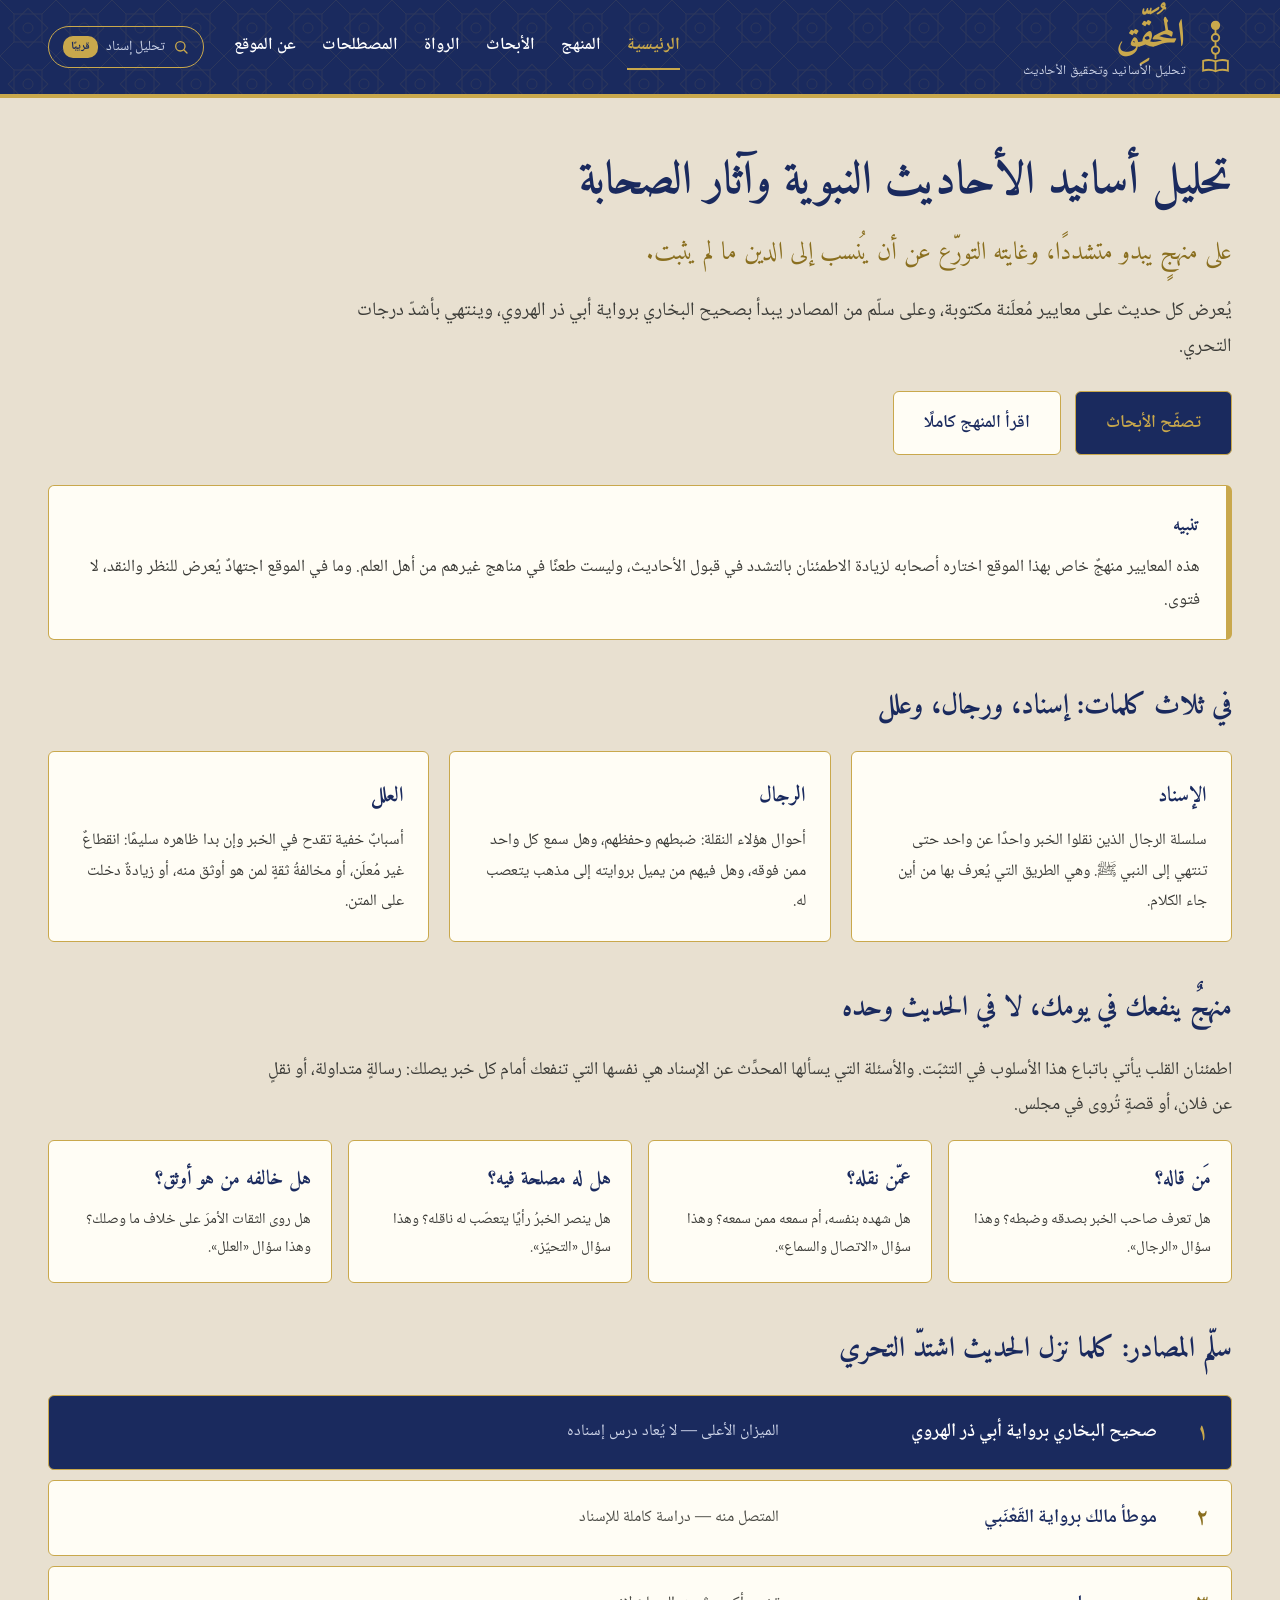
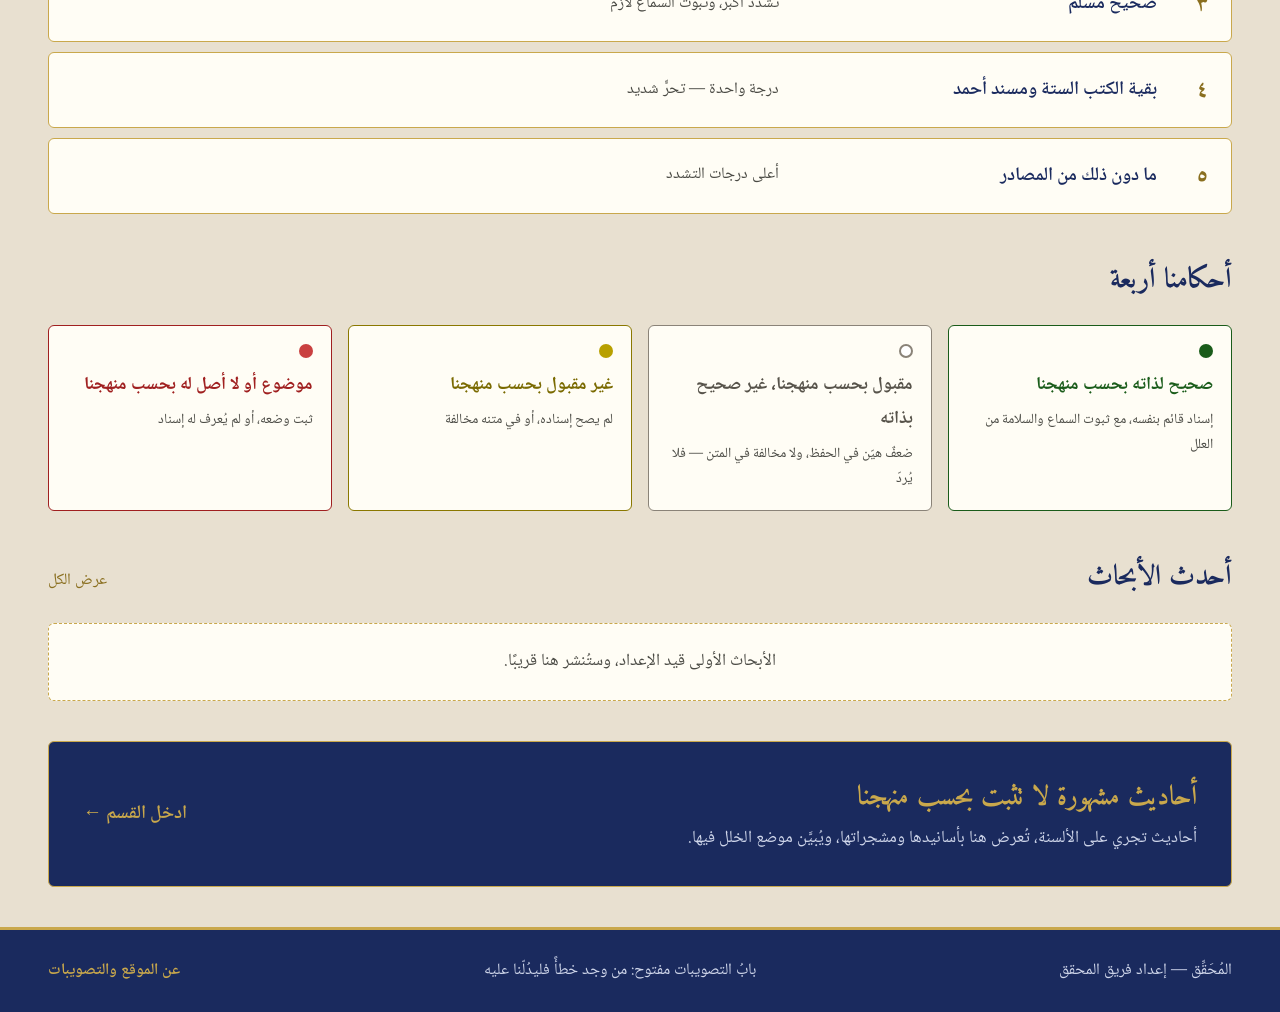
==== commit 3e17421b: "Hide placeholder and draft content until real material is ready Co-Authored-By: Claude Sonnet 5.5 <n" ====
--- a/index.html
+++ b/index.html
@@ -51,7 +51,8 @@
       </div>
     </section>
 
-    <section class="section">
+    <!-- مخفي مؤقتًا: يبقى حتى يُحرَّر لفظ حديث ذي اليدين وقصة أبي موسى من رواية أبي ذر (CLAUDE.md 16/2) -->
+    <section class="section placeholder">
       <h2>التثبّت سُنّة، لا سوء ظن</h2>
       <p>النبي ﷺ أول من طبّق التثبّت. وليس هذا تشكيكًا في الناقل، وإنما تثبّتٌ من إتقان الخبر؛ فقد يروي الثقة بفهمه أو بما غلب على ظنه، من غير سوء نية.</p>
       <div class="grid grid-2">
@@ -117,7 +118,8 @@
         <h2>أحدث الأبحاث</h2>
         <a href="abhath/">عرض الكل</a>
       </div>
-      <div class="grid grid-3">
+      <div class="soon-msg">الأبحاث الأولى قيد الإعداد، وستُنشر هنا قريبًا.</div>
+      <div class="grid grid-3 placeholder">
         <a class="research-card yellow" href="abhath/">
           <div class="status"><span class="dot"></span><span class="label">غير مقبول بحسب منهجنا</span><span class="demo-badge">مثال للعرض</span></div>
           <div class="r-title">زيادة «وإن ضُرب ظهرك وأُخذ مالك»</div>
--- a/assets/css/pages.css
+++ b/assets/css/pages.css
@@ -1,6 +1,16 @@
 /* المُحَقِّق — مكوّنات الصفحات الداخلية (تُضاف إلى site.css) */
 
 [hidden] { display: none !important; }
+
+/* ---------- محتوى مؤقت (placeholder) ----------
+   كل عنصر عليه class="placeholder" أو "internal-note" أو "demo-badge" مخفي عن الزوار.
+   لإظهارها كلها أثناء العمل: أضف class="show-drafts" إلى وسم <body> في الصفحة.
+   وعند الإطلاق الحقيقي: احذف العنصر المؤقت نفسه أو استبدله بالمحتوى الحقيقي. */
+body:not(.show-drafts) .placeholder,
+body:not(.show-drafts) .internal-note,
+body:not(.show-drafts) .demo-badge { display: none !important; }
+.soon-msg { background: var(--panel); border: 1px dashed var(--gold); border-radius: 6px; padding: 22px; text-align: center; color: var(--text-muted); font-size: 17px; }
+body.show-drafts .soon-msg { display: none; }
 
 /* منع تجاوز حقول الإدخال لعرض الهاتف */
 input, select, textarea { max-width: 100%; min-width: 0; }
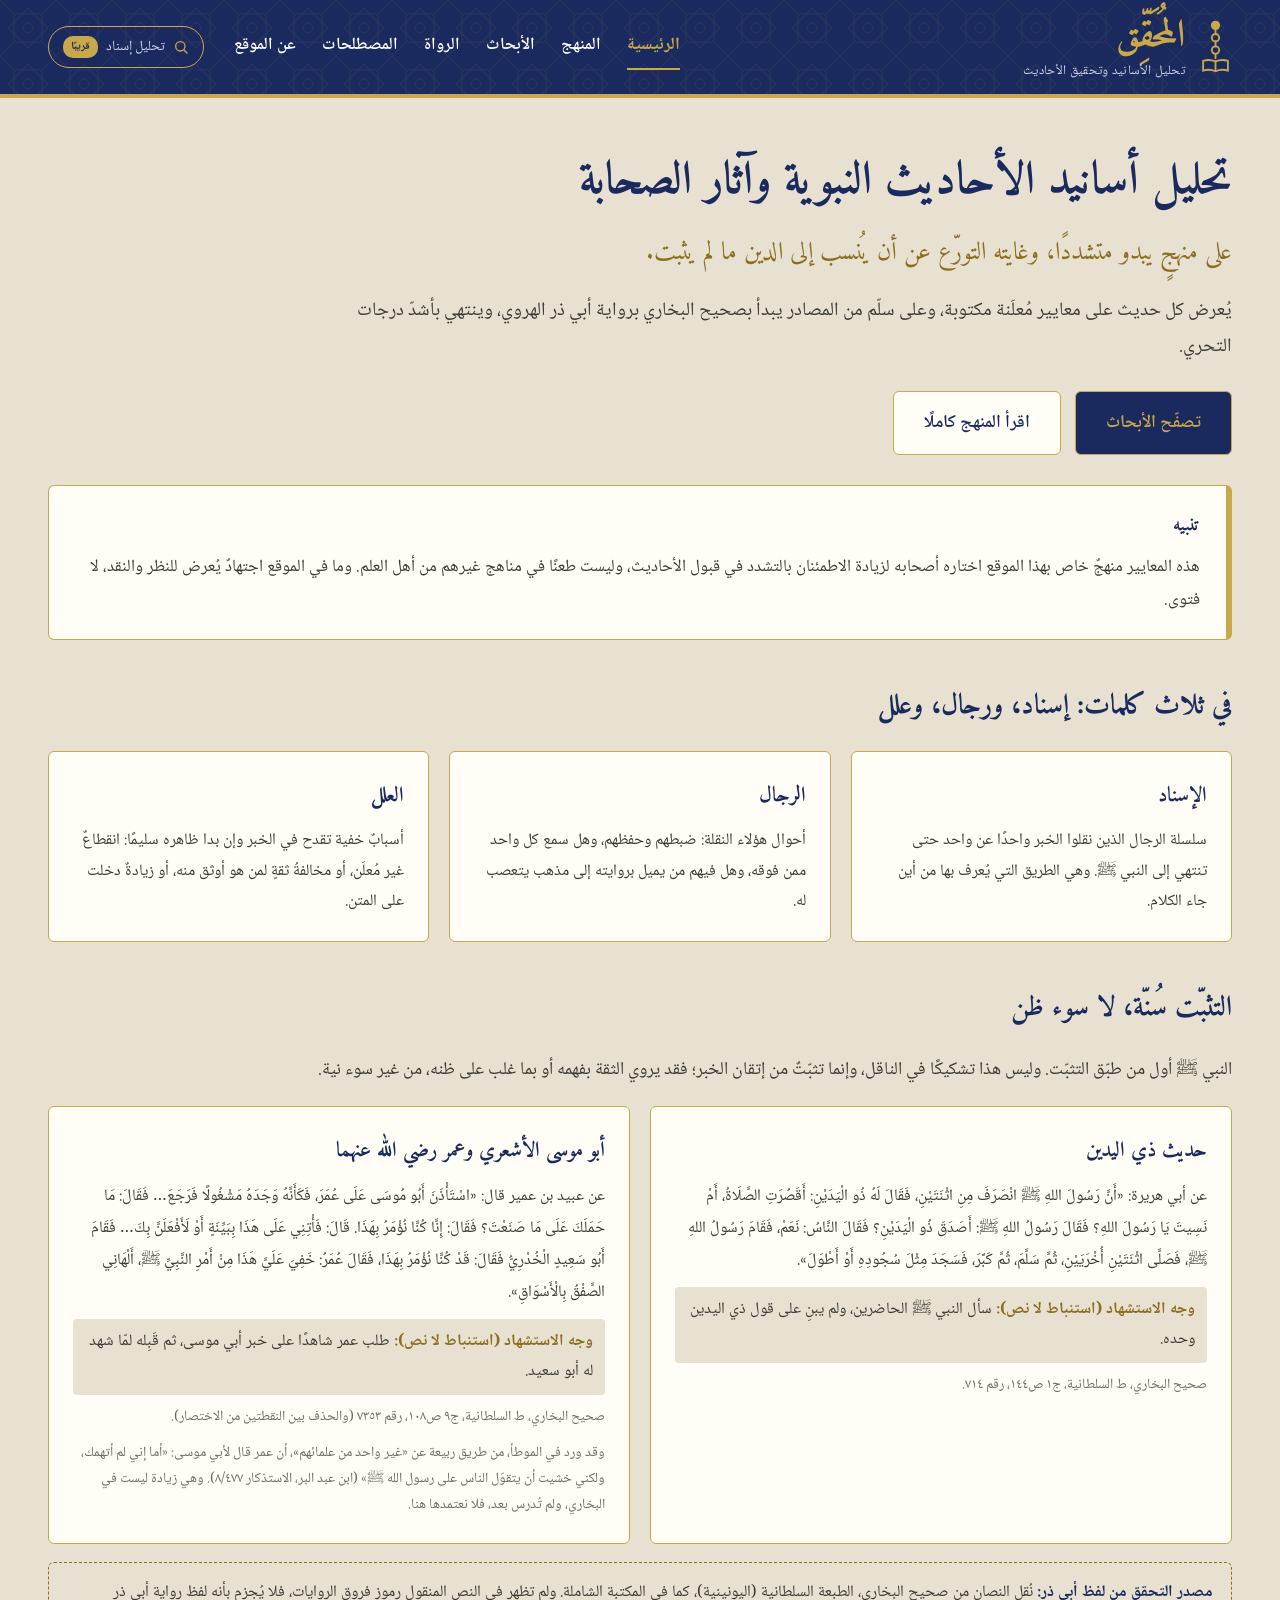
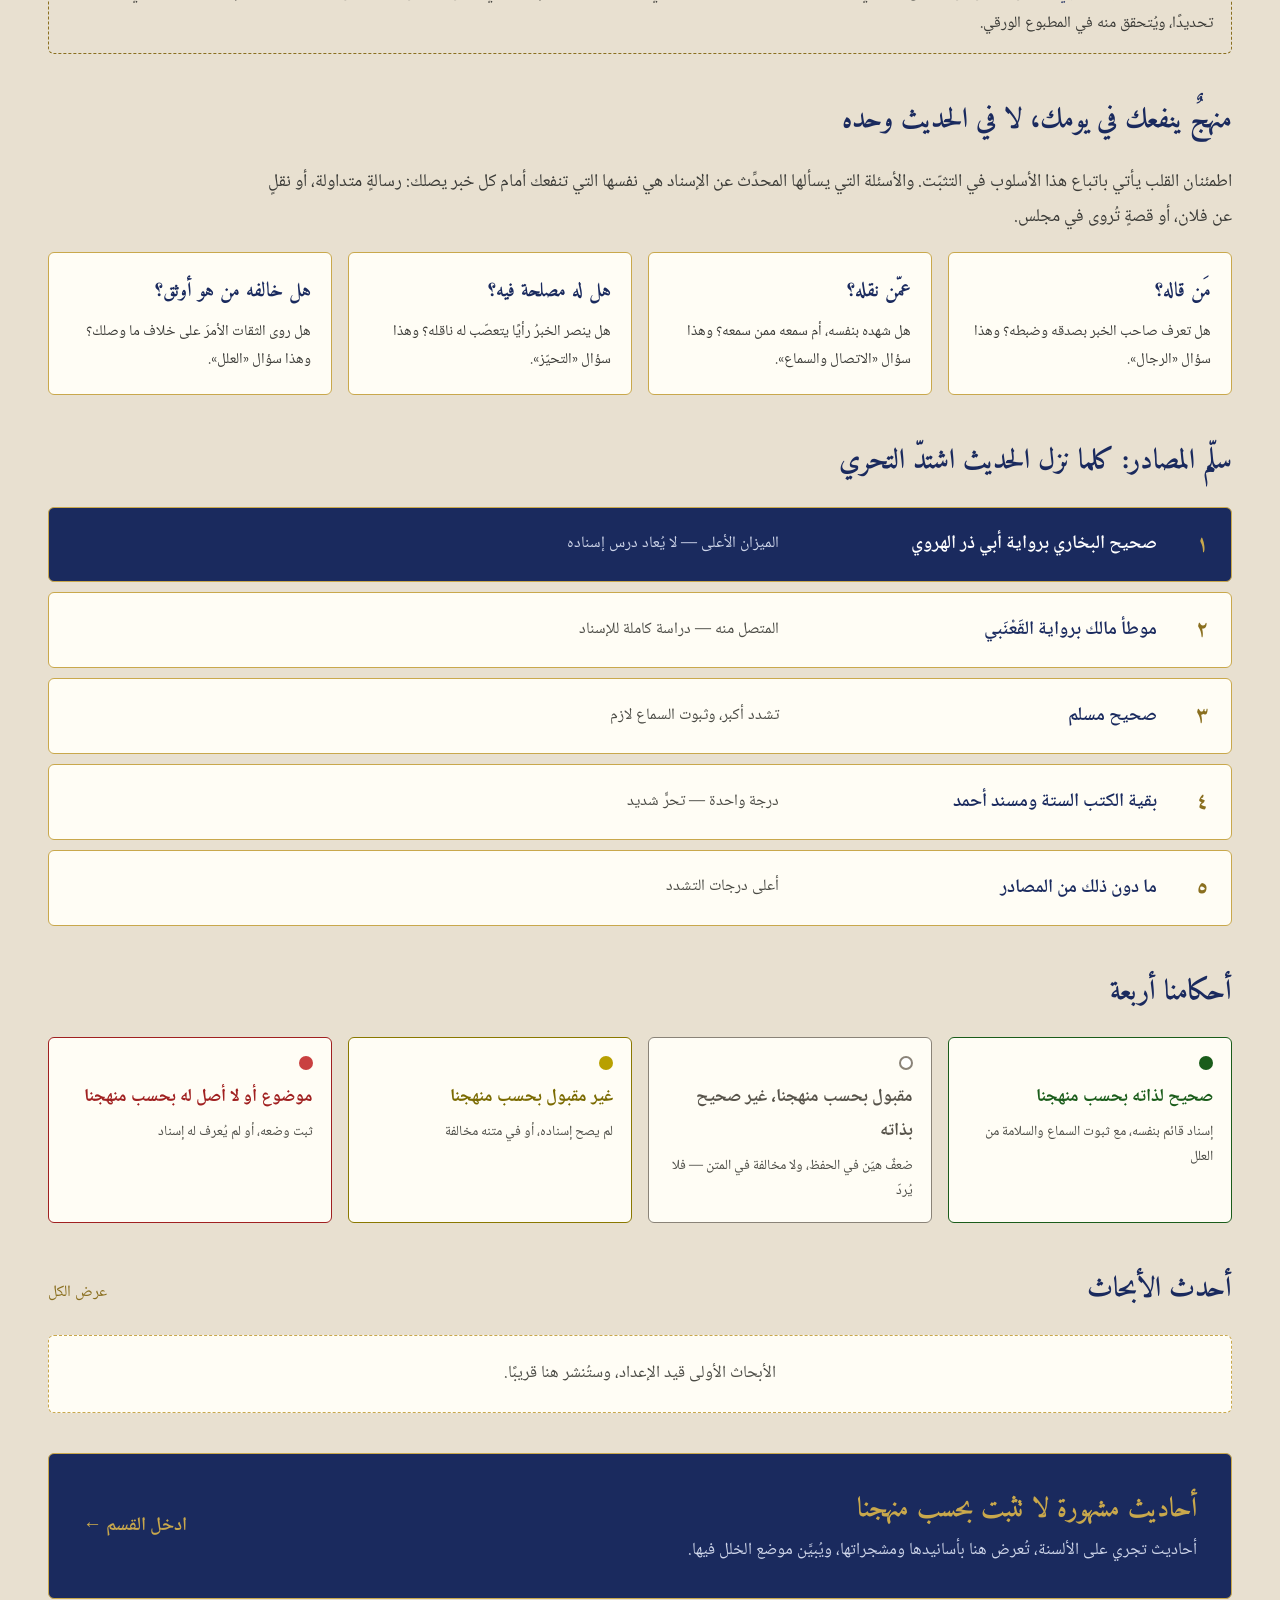
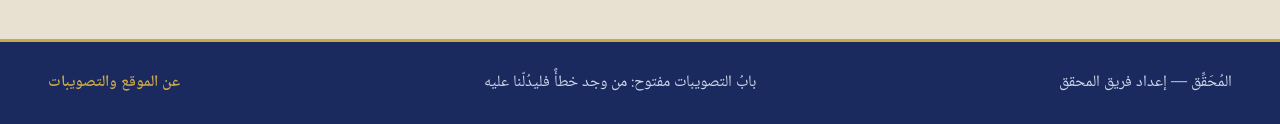
==== commit 4eab6176: "Add sourced Malik athar and Dhul-Yadayn / Abu Musa texts, sister-site link, prepared contact form Co" ====
--- a/index.html
+++ b/index.html
@@ -51,22 +51,26 @@
       </div>
     </section>
 
-    <!-- مخفي مؤقتًا: يبقى حتى يُحرَّر لفظ حديث ذي اليدين وقصة أبي موسى من رواية أبي ذر (CLAUDE.md 16/2) -->
-    <section class="section placeholder">
+    <!-- الألفاظ منقولة بنصها من صحيح البخاري (ط السلطانية) في المكتبة الشاملة، مع العزو والتنبيه على ما لم يُتحقق منه (CLAUDE.md 14 و16/2) -->
+    <section class="section">
       <h2>التثبّت سُنّة، لا سوء ظن</h2>
       <p>النبي ﷺ أول من طبّق التثبّت. وليس هذا تشكيكًا في الناقل، وإنما تثبّتٌ من إتقان الخبر؛ فقد يروي الثقة بفهمه أو بما غلب على ظنه، من غير سوء نية.</p>
       <div class="grid grid-2">
         <div class="card">
           <div class="card-title">حديث ذي اليدين</div>
-          <p>سلّم النبي ﷺ من ركعتين، فراجعه ذو اليدين، فلم يبنِ ﷺ على قوله وحده ولا ردّه، بل سأل الحاضرين: أحقٌّ ما يقول؟ فلما صدّقوه أتمّ وسجد للسهو.</p>
-          <div class="internal-note">[يُحرَّر لفظه من رواية أبي ذر قبل النشر]</div>
+          <p class="quote">عن أبي هريرة: «أَنَّ رَسُولَ اللهِ ﷺ انْصَرَفَ مِنِ اثْنَتَيْنِ، فَقَالَ لَهُ ذُو الْيَدَيْنِ: أَقَصُرَتِ الصَّلَاةُ، أَمْ نَسِيتَ يَا رَسُولَ اللهِ؟ فَقَالَ رَسُولُ اللهِ ﷺ: أَصَدَقَ ذُو الْيَدَيْنِ؟ فَقَالَ النَّاسُ: نَعَمْ، فَقَامَ رَسُولُ اللهِ ﷺ، فَصَلَّى اثْنَتَيْنِ أُخْرَيَيْنِ، ثُمَّ سَلَّمَ، ثُمَّ كَبَّرَ، فَسَجَدَ مِثْلَ سُجُودِهِ أَوْ أَطْوَلَ».</p>
+          <p class="inference"><strong>وجه الاستشهاد (استنباط لا نص):</strong> سأل النبي ﷺ الحاضرين، ولم يبنِ على قول ذي اليدين وحده.</p>
+          <div class="src-line">صحيح البخاري، ط السلطانية، ج١ ص١٤٤، رقم ٧١٤.</div>
         </div>
         <div class="card">
-          <div class="card-title">أبو موسى الأشعري وعمر</div>
-          <p>طلب عمر من أبي موسى مَن يشهد له على حديث الاستئذان، فشهد له أبو سعيد الخدري. ثم بيّن عمر أنه لم يتّهمه، وإنما خشي أن يتقوّل الناس على رسول الله ﷺ.</p>
-          <div class="internal-note">[يُحرَّر لفظه من رواية أبي ذر قبل النشر]</div>
+          <div class="card-title">أبو موسى الأشعري وعمر رضي الله عنهما</div>
+          <p class="quote">عن عبيد بن عمير قال: «اسْتَأْذَنَ أَبُو مُوسَى عَلَى عُمَرَ، فَكَأَنَّهُ وَجَدَهُ مَشْغُولًا فَرَجَعَ… فَقَالَ: مَا حَمَلَكَ عَلَى مَا صَنَعْتَ؟ فَقَالَ: إِنَّا كُنَّا نُؤْمَرُ بِهَذَا. قَالَ: فَأْتِنِي عَلَى هَذَا بِبَيِّنَةٍ أَوْ لَأَفْعَلَنَّ بِكَ… فَقَامَ أَبُو سَعِيدٍ الْخُدْرِيُّ فَقَالَ: قَدْ كُنَّا نُؤْمَرُ بِهَذَا، فَقَالَ عُمَرُ: خَفِيَ عَلَيَّ هَذَا مِنْ أَمْرِ النَّبِيِّ ﷺ، أَلْهَانِي الصَّفْقُ بِالْأَسْوَاقِ».</p>
+          <p class="inference"><strong>وجه الاستشهاد (استنباط لا نص):</strong> طلب عمر شاهدًا على خبر أبي موسى، ثم قَبِله لمّا شهد له أبو سعيد.</p>
+          <div class="src-line">صحيح البخاري، ط السلطانية، ج٩ ص١٠٨، رقم ٧٣٥٣ (والحذف بين النقطتين من الاختصار).</div>
+          <div class="src-line">وقد ورد في الموطأ، من طريق ربيعة عن «غير واحد من علمائهم»، أن عمر قال لأبي موسى: «أما إني لم أتهمك، ولكني خشيت أن يتقوّل الناس على رسول الله ﷺ» (ابن عبد البر، الاستذكار ٨/٤٧٧). وهي زيادة ليست في البخاري، ولم تُدرس بعد، فلا نعتمدها هنا.</div>
         </div>
       </div>
+      <div class="hl dashed"><strong>مصدر التحقق من لفظ أبي ذر:</strong> نُقل النصان من صحيح البخاري، الطبعة السلطانية (اليونينية)، كما في المكتبة الشاملة. ولم تظهر في النص المنقول رموز فروق الروايات، فلا يُجزم بأنه لفظ رواية أبي ذر تحديدًا، ويُتحقق منه في المطبوع الورقي.</div>
     </section>
 
     <section class="section">
--- a/assets/css/pages.css
+++ b/assets/css/pages.css
@@ -9,6 +9,10 @@
 body:not(.show-drafts) .placeholder,
 body:not(.show-drafts) .internal-note,
 body:not(.show-drafts) .demo-badge { display: none !important; }
+.quote { font-size: 16px; line-height: 2; color: var(--text); }
+.inference { font-size: 15px; line-height: 1.9; color: var(--text-soft); background: var(--bg); border-radius: 4px; padding: 8px 12px; margin-top: 10px !important; }
+.inference strong { color: var(--gold-dark); }
+.src-line { margin-top: 10px; font-size: 14px; line-height: 1.85; color: var(--note); }
 .soon-msg { background: var(--panel); border: 1px dashed var(--gold); border-radius: 6px; padding: 22px; text-align: center; color: var(--text-muted); font-size: 17px; }
 body.show-drafts .soon-msg { display: none; }
 
@@ -401,6 +405,9 @@
 .form .f-hint { font-size: 14px; color: var(--grey-dark); }
 @media (max-width: 900px) { .form .f-grid { grid-template-columns: 1fr; } .about-box { padding: 20px; } }
 
+.f-status { font-size: 16px; color: var(--navy); font-weight: 600; min-height: 1.5em; }
+.form { position: relative; }
+
 .log-table { border: 1px solid var(--gold); border-radius: 6px; overflow: hidden; overflow-x: auto; }
 .log-row { display: grid; grid-template-columns: 140px minmax(0, 1fr) 200px minmax(0, 1.4fr); font-size: 15px; color: var(--text-soft); background: #fff; border-top: 1px solid var(--gold); min-width: 640px; }
 .log-row:first-child { border-top: 0; }
